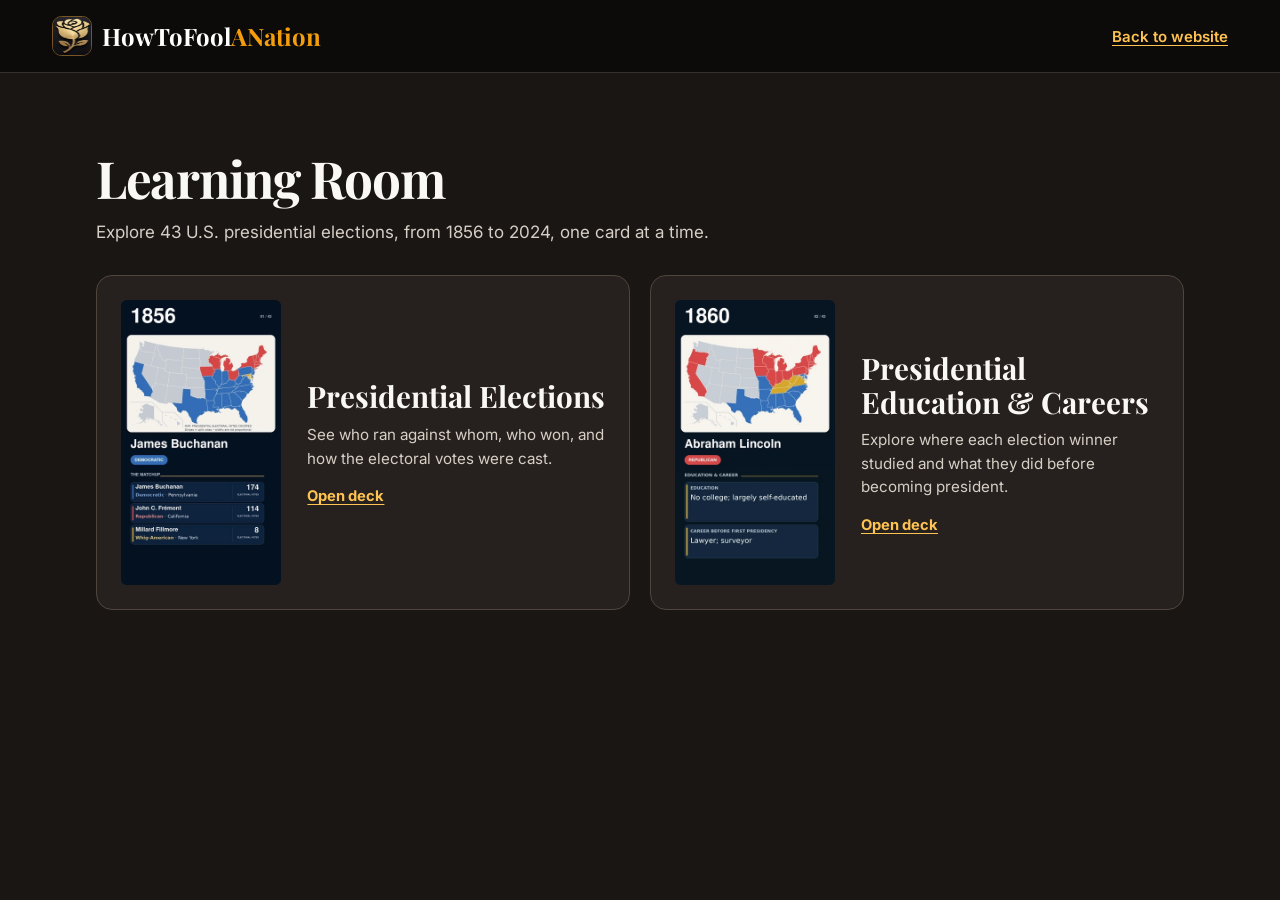
==== learning-room/index.html @ d2cca191 "Add the two original 43-card presidential decks and the Learning Room" ====
<!doctype html>
<html lang="en">
<head>
    <meta charset="utf-8">
    <meta name="viewport" content="width=device-width, initial-scale=1">
    <title>Learning Room | How to Fool a Nation</title>
    <meta name="description" content="Explore the presidential election and education and career card decks, 1856–2024.">
    <link rel="canonical" href="https://www.howtofoolanation.com/learning-room/">
    <link rel="stylesheet" href="https://fonts.googleapis.com/css2?family=Inter:wght@400;500;600;700&amp;family=Playfair+Display:wght@600;700&amp;display=swap">
    <link rel="stylesheet" href="learning.css">
</head>
<body class="lr-page">
<header class="lr-bar">
    <div class="lr-bar-inner">
        <a href="../" class="lr-brand" aria-label="How to Fool a Nation home"><img src="../GR-Logo.jpg" alt="" width="40" height="40"><span>HowToFool<b>ANation</b></span></a>
        <a href="../#learning-room" class="lr-bar-link">Back to website</a>
    </div>
</header>
<main>
<section class="lr-room" id="learning-room" aria-labelledby="learning-title">
    <div class="lr-room-inner">
        <h1 class="lr-room-title" id="learning-title">Learning Room</h1>
        <p class="lr-room-intro">Explore 43 U.S. presidential elections, from 1856 to 2024, one card at a time.</p>
        <div class="lr-decks">
            <a class="lr-tile" href="elections.html" aria-labelledby="tile-election" aria-describedby="description-election">
                <img src="election-cover.webp" alt="" width="360" height="640" loading="lazy" decoding="async">
                <div><h2 id="tile-election">Presidential Elections</h2>
                    <p id="description-election">See who ran against whom, who won, and how the electoral votes were cast.</p>
                    <span class="lr-open">Open deck</span>
                </div>
            </a>
            <a class="lr-tile" href="education-careers.html" aria-labelledby="tile-career" aria-describedby="description-career">
                <img src="career-cover.webp" alt="" width="360" height="640" loading="lazy" decoding="async">
                <div><h2 id="tile-career">Presidential Education &amp; Careers</h2>
                    <p id="description-career">Explore where each election winner studied and what they did before becoming president.</p>
                    <span class="lr-open">Open deck</span>
                </div>
            </a>
        </div>
    </div>
</section>
</main>
</body>
</html>
---- learning-room/learning.css ----
.lr-room,
.lr-page {
    --lr-bg: #191614;
    --lr-panel: #26211e;
    --lr-border: #50453c;
    --lr-gold: #ffc352;
    --lr-text: #faf8f4;
    --lr-muted: #d7cfc6;
    color: var(--lr-text);
    background: var(--lr-bg);
    font-family: Inter, system-ui, sans-serif;
}

.lr-page { margin: 0; min-height: 100vh; color-scheme: dark; }
.lr-page *, .lr-room * { box-sizing: border-box; }
.lr-page [hidden] { display: none !important; }
.lr-room { padding: clamp(3rem, 6vw, 5rem) 1.25rem; scroll-margin-top: 5rem; }
.lr-room-inner { max-width: 68rem; margin: 0 auto; }
.lr-room-title, .lr-reader-title {
    font: 700 clamp(2.25rem, 4vw, 3.3rem)/1.12 'Playfair Display', Georgia, serif;
    letter-spacing: -.025em;
    margin: 0;
    color: var(--lr-text);
}
.lr-room-intro { margin: .75rem 0 0; font-size: 1.0625rem; line-height: 1.6; color: var(--lr-muted); }
.lr-room-title a { color: inherit; text-decoration: none; }
.lr-room-title a:hover { text-decoration: underline; text-decoration-thickness: 2px; text-underline-offset: .12em; }
.lr-decks { display: grid; gap: 1.2rem; margin-top: 1.8rem; }
.lr-tile {
    display: grid;
    grid-template-columns: clamp(5rem, 21vw, 7.25rem) minmax(0, 1fr);
    align-items: center;
    gap: clamp(1rem, 2.4vw, 1.65rem);
    padding: clamp(.875rem, 2.2vw, 1.5rem);
    text-decoration: none;
    color: var(--lr-text);
    border: 1px solid var(--lr-border);
    border-radius: 1rem;
    background: var(--lr-panel);
}
.lr-tile:hover, .lr-tile:focus-visible { border-color: var(--lr-gold); }
.lr-tile img { display: block; width: 100%; height: auto; border-radius: .35rem; }
.lr-tile h3, .lr-tile h2 {
    margin: 0;
    color: var(--lr-text);
    font: 700 clamp(1.25rem, 2.7vw, 1.85rem)/1.15 'Playfair Display', Georgia, serif;
}
.lr-tile p { margin: .6rem 0 .95rem; color: var(--lr-muted); font-size: .95rem; line-height: 1.55; }
.lr-open { color: var(--lr-gold); font-size: .92rem; font-weight: 700; text-decoration: underline; text-underline-offset: .22em; }
.lr-page :focus-visible, .lr-room :focus-visible { outline: 3px solid var(--lr-gold); outline-offset: 4px; }

.lr-bar { background: #0c0b0a; border-bottom: 1px solid #35302c; }
.lr-bar-inner {
    max-width: 76rem; min-height: 4.5rem; padding: .65rem 1.25rem; margin: 0 auto;
    display: flex; align-items: center; justify-content: space-between; gap: .75rem;
}
.lr-brand { display: inline-flex; align-items: center; gap: .65rem; text-decoration: none; color: white; white-space: nowrap; }
.lr-brand img { width: 2.5rem; height: 2.5rem; border: 1px solid #775525; border-radius: .6rem; }
.lr-brand span { font: 700 clamp(1rem, 2.5vw, 1.5rem)/1.1 'Playfair Display', Georgia, serif; }
.lr-brand b { color: #f59e0b; }
.lr-bar-link, .lr-text-link { color: var(--lr-gold); font-weight: 600; text-underline-offset: .22em; }
.lr-bar-link { display: inline-flex; align-items: center; min-height: 2.75rem; font-size: .94rem; }
.lr-reader {
    display: grid; max-width: 35rem; grid-template-columns: minmax(0, 1fr);
    grid-template-areas: 'heading' 'controls' 'photo' 'transcript';
    margin: 0 auto; gap: 1.15rem; padding: 1.5rem 1.1rem 3.5rem;
}
.lr-reader-heading { grid-area: heading; }
.lr-reader-title { font-size: clamp(2rem, 3.7vw, 2.9rem); }
.lr-date-range { color: var(--lr-gold); font-size: .92rem; font-weight: 650; margin: 0 0 .5rem; }
.lr-controls { grid-area: controls; display: grid; gap: .75rem; }
.lr-jump { display: grid; grid-template-columns: auto minmax(0, 1fr); align-items: center; gap: .8rem; }
.lr-jump label { font-size: .94rem; font-weight: 600; }
.lr-jump select {
    min-width: 0; width: 100%; min-height: 2.8rem; font: inherit; font-size: 1rem; color: var(--lr-text);
    background: #25211e; border: 1px solid #756759; border-radius: .5rem; padding: .45rem .6rem;
}
.lr-navigation { display: flex; justify-content: space-between; align-items: center; gap: .5rem; }
.lr-navigation button {
    min-height: 2.8rem; min-width: 4.6rem; border: 1px solid #827363; border-radius: .55rem;
    background: #28231f; color: var(--lr-text); padding: .5rem .95rem; font: 650 .95rem/1.2 Inter, system-ui, sans-serif; cursor: pointer;
}
.lr-navigation .lr-next { background: #f59e0b; border-color: #f59e0b; color: #17120a; }
.lr-navigation button:disabled { color: #b7aea4; border-color: #585046; background: #312b26; cursor: default; }
.lr-navigation button:not(:disabled):hover { border-color: #ffd17a; }
.lr-navigation .lr-next:not(:disabled):hover { background: #ffb536; }
.lr-count { font-size: .9rem; color: var(--lr-muted); font-variant-numeric: tabular-nums; }
.lr-sheet { grid-area: photo; min-width: 0; margin: 0; text-align: center; }
.lr-sheet img { display: block; width: 100%; max-width: 25rem; height: auto; margin: 0 auto; border-radius: .55rem; touch-action: pan-y pinch-zoom; }
.lr-sheet figcaption { margin-top: .45rem; }
.lr-sheet figcaption a, .lr-source { display: inline-flex; align-items: center; min-height: 2.75rem; font-size: .92rem; }
.lr-transcript { grid-area: transcript; min-width: 0; padding: 1.1rem 0 0; border-top: 1px solid var(--lr-border); }
.lr-transcript h2 { font: 700 clamp(1.55rem, 3vw, 2rem)/1.18 'Playfair Display', Georgia, serif; margin: 0 0 1rem; }
.lr-winner-label { display: block; font-family: Inter, system-ui, sans-serif; line-height: 1.4; }
.lr-transcript table { width: 100%; border-collapse: collapse; font-size: 1rem; line-height: 1.5; }
.lr-transcript td, .lr-transcript th { padding: .4rem .2rem; text-align: left; border-bottom: 1px solid #453c35; }
.lr-transcript th { color: var(--lr-muted); font-weight: 600; font-size: .9rem; }
.lr-transcript tr td:last-child, .lr-transcript tr th:last-child { text-align: right; font-variant-numeric: tabular-nums; }
.lr-transcript dl, .lr-transcript dd { margin: 0; }
.lr-transcript dt { font-size: .92rem; font-weight: 650; color: var(--lr-gold); margin-bottom: .35rem; }
.lr-transcript dd { font-size: 1.05rem; line-height: 1.6; }
.lr-transcript dd + dt { margin-top: .9rem; }
.lr-note { margin: .8rem 0 0; color: var(--lr-muted); font-size: .94rem; line-height: 1.5; }
.lr-source { margin-top: .6rem; }
.lr-fallback { max-width: 60rem; margin: 0 auto; padding: 0 1.25rem 3rem; }
.lr-fallback a { color: var(--lr-gold); line-height: 2; }
.lr-vh { position: absolute; width: 1px; height: 1px; padding: 0; margin: -1px; overflow: hidden; clip-path: inset(50%); white-space: nowrap; border: 0; }

@media (min-width: 46rem) {
    .lr-decks { grid-template-columns: repeat(2, minmax(0, 1fr)); }
}
@media (min-width: 50rem) {
    .lr-page .lr-tile { grid-template-columns: clamp(7rem, 14vw, 10rem) minmax(0, 1fr); }
    .lr-reader {
        max-width: 68rem; grid-template-columns: minmax(0, 26rem) minmax(0, 31rem); justify-content: center;
        grid-template-areas: 'photo heading' 'photo controls' 'photo transcript' 'photo .';
        grid-template-rows: auto auto auto 1fr; column-gap: clamp(2rem, 6vw, 5rem);
        row-gap: 1.6rem; padding: 2rem 2rem 3.5rem; align-items: start;
    }
    .lr-sheet img { max-width: min(100%, max(17rem, calc((100svh - 10rem) * .5625))); }
}
@media (max-width: 49.99rem) {
    .lr-controls { position: sticky; top: 0; z-index: 1; padding: .45rem 0 .65rem; background: var(--lr-bg); }
}
@media (max-width: 25rem) {
    .lr-brand { gap: .35rem; }
    .lr-brand img { width: 2rem; height: 2rem; }
    .lr-bar-inner { padding-inline: .8rem; }
    .lr-tile p { font-size: .9rem; }
}
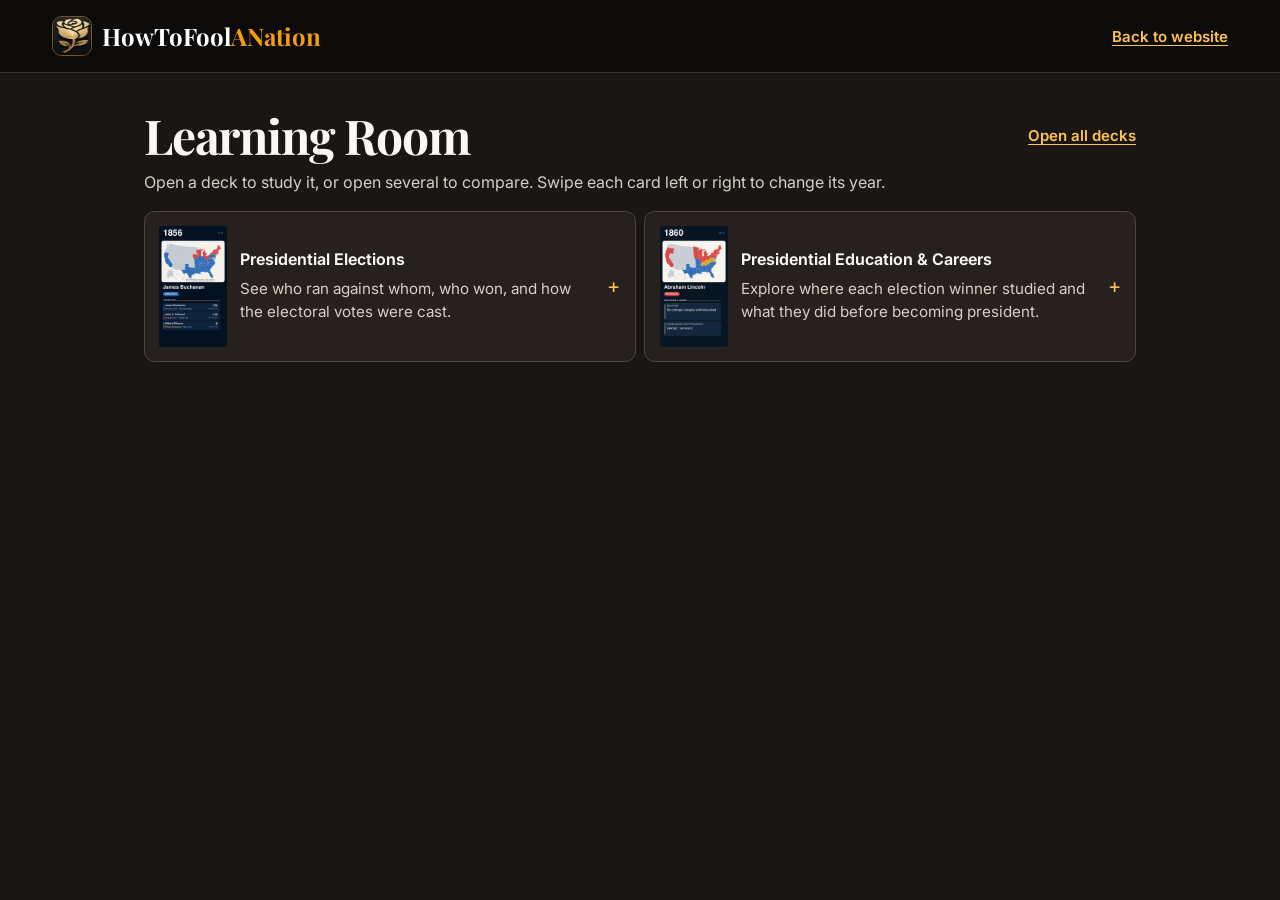
==== commit a7174449: "Open and swipe Learning Room decks independently" ====
--- a/learning-room/index.html
+++ b/learning-room/index.html
@@ -8,6 +8,8 @@
     <link rel="canonical" href="https://www.howtofoolanation.com/learning-room/">
     <link rel="stylesheet" href="https://fonts.googleapis.com/css2?family=Inter:wght@400;500;600;700&amp;family=Playfair+Display:wght@600;700&amp;display=swap">
     <link rel="stylesheet" href="learning.css">
+    <link rel="stylesheet" href="study.css">
+    <script type="module" src="study.js"></script>
 </head>
 <body class="lr-page">
 <header class="lr-bar">
@@ -20,7 +22,7 @@
 <section class="lr-room" id="learning-room" aria-labelledby="learning-title">
     <div class="lr-room-inner">
         <h1 class="lr-room-title" id="learning-title">Learning Room</h1>
-        <p class="lr-room-intro">Explore 43 U.S. presidential elections, from 1856 to 2024, one card at a time.</p>
+        <p class="lr-room-intro">Explore 43 U.S. presidential elections, from 1856 to 2024. Open decks together to compare their cards.</p>
         <div class="lr-decks">
             <a class="lr-tile" href="elections.html" aria-labelledby="tile-election" aria-describedby="description-election">
                 <img src="election-cover.webp" alt="" width="360" height="640" loading="lazy" decoding="async">
@@ -39,6 +41,52 @@
         </div>
     </div>
 </section>
+<template id="study-workspace">
+    <section class="study-room" aria-labelledby="study-title" id="learning-room">
+        <header class="study-heading">
+            <h1 class="lr-room-title" id="study-title">Learning Room</h1>
+            <button type="button" class="study-text-button study-open-all">Open all decks</button>
+        </header>
+        <p id="study-tip" class="study-tip">Open a deck to study it, or open several to compare. Swipe each card left or right to change its year.</p>
+        <details class="study-chooser" open>
+            <summary>Choose decks <span class="study-selection-count"></span></summary>
+            <div class="study-deck-list" role="group" aria-label="Choose open decks"></div>
+        </details>
+        <div class="study-grid"></div>
+        <p class="lr-vh study-status" role="status" aria-atomic="true"></p>
+    </section>
+</template>
+<template id="study-panel">
+    <article class="study-panel">
+        <header class="study-panel-heading">
+            <h2></h2>
+            <button type="button" class="study-close"><span aria-hidden="true">×</span></button>
+        </header>
+        <div class="study-pending">
+            <p role="status">Loading cards…</p>
+            <button type="button" class="study-text-button study-retry" hidden>Try again</button>
+        </div>
+        <div class="study-content" hidden>
+            <figure class="study-card">
+                <img class="study-image" alt="" width="1080" height="1920" loading="lazy" decoding="async" draggable="false" tabindex="0" aria-describedby="study-tip">
+            </figure>
+            <div class="study-controls">
+                <button type="button" class="study-prev">Previous</button>
+                <select class="study-year"></select>
+                <button type="button" class="study-next">Next</button>
+            </div>
+            <p class="study-card-status lr-vh" role="status" aria-atomic="true"></p>
+            <div class="study-tools">
+                <details class="study-text">
+                    <summary>Read card text</summary>
+                    <div class="lr-transcript"></div>
+                </details>
+                <a class="study-full lr-text-link" target="_blank" rel="noopener">Full-size card<span class="lr-vh"> in a new tab</span></a>
+            </div>
+            <button type="button" class="study-match study-text-button" hidden></button>
+        </div>
+    </article>
+</template>
 </main>
 </body>
 </html>
--- a/learning-room/study.css
+++ b/learning-room/study.css
@@ -0,0 +1,86 @@
+.study-room {
+    max-width: 66rem;
+    margin: 0 auto;
+    padding: clamp(1.2rem, 3vw, 2.25rem) clamp(.8rem, 3vw, 2rem) 3rem;
+}
+.study-heading, .study-panel-heading, .study-tools {
+    display: flex; align-items: center; justify-content: space-between; gap: .85rem;
+}
+.study-heading h1 { font-size: clamp(2rem, 4vw, 3rem); }
+.study-tip { color: var(--lr-muted); line-height: 1.55; margin: .45rem 0 1rem; }
+.study-room button, .study-room select { font: inherit; }
+.study-text-button, .study-text summary, .study-full {
+    border: 0; background: transparent; padding: 0; color: var(--lr-gold);
+    font-weight: 600; font-size: .94rem; cursor: pointer;
+    text-decoration: underline; text-underline-offset: .22em;
+}
+.study-room button.study-text-button { font-size: .94rem; font-weight: 600; min-height: 2.75rem; }
+.study-chooser summary { min-height: 2.75rem; padding-block: .55rem; cursor: pointer; font-weight: 600; }
+.study-selection-count { margin-left: .45rem; color: var(--lr-muted); font-size: .9rem; font-weight: 400; }
+.study-deck-list { display: grid; grid-template-columns: repeat(auto-fit, minmax(min(100%, 16rem), 1fr)); gap: .55rem; }
+.study-chooser.is-long .study-deck-list { max-height: min(48vh, 25rem); overflow: auto; padding: .3rem; }
+.study-choice {
+    display: grid; grid-template-columns: auto minmax(0, 1fr) auto; align-items: center; gap: .8rem;
+    width: 100%; text-align: left; color: var(--lr-text); cursor: pointer;
+    border: 1px solid var(--lr-border); background: var(--lr-panel); border-radius: .65rem; padding: .55rem .85rem;
+}
+.study-choice[aria-pressed="true"] { border-color: var(--lr-gold); background: #30281c; }
+.study-choice:hover, .study-close:hover { border-color: var(--lr-gold); }
+.study-choice img { display: block; width: 1.65rem; height: 2.93rem; border-radius: .18rem; object-fit: cover; }
+.study-choice-text { font-weight: 650; line-height: 1.35; }
+.study-choice-desc { margin-top: .45rem; display: none; color: var(--lr-muted); font-size: .95rem; line-height: 1.5; font-weight: 400; }
+.study-choice-mark { font-size: 1.28rem; line-height: 1; color: var(--lr-gold); }
+.study-room.is-empty .study-choice { padding: .9rem; }
+.study-room.is-empty .study-choice img { width: clamp(2.25rem, 8vw, 4.25rem); height: auto; }
+.study-room.is-empty .study-choice-desc { display: block; }
+.study-grid {
+    display: grid; grid-template-columns: repeat(2, minmax(0, 1fr)); gap: clamp(.85rem, 2.3vw, 1.5rem);
+    align-items: start; margin-top: 1rem;
+}
+.study-grid:empty { margin: 0; }
+.study-panel {
+    min-width: 0; padding: clamp(.7rem, 1.6vw, 1.2rem);
+    background: var(--lr-panel); border: 1px solid var(--lr-border); border-radius: .85rem;
+}
+.study-panel:only-child { width: min(100%, 32rem); grid-column: 1 / -1; justify-self: center; }
+.study-panel-heading { gap: .4rem; margin: -.2rem 0 .55rem; }
+.study-panel h2 { font: 700 clamp(1.15rem, 2.1vw, 1.55rem)/1.2 'Playfair Display', Georgia, serif; margin: 0; }
+.study-close {
+    flex: none; height: 2.75rem; width: 2.75rem; border: 1px solid transparent; border-radius: .45rem;
+    color: var(--lr-muted); background: transparent; cursor: pointer;
+}
+.study-close span { font-size: 1.5rem; }
+.study-pending { min-height: min(58svh, 34rem); color: var(--lr-muted); text-align: center; padding: 2rem .5rem; }
+.study-card { margin: 0; }
+.study-image {
+    display: block; margin: auto; width: min(100%, 23rem); height: auto; aspect-ratio: 9/16;
+    background: #101520; border-radius: .45rem; touch-action: pan-y pinch-zoom;
+    user-select: none; -webkit-user-select: none; -webkit-user-drag: none; cursor: grab;
+}
+.study-image:active { cursor: grabbing; }
+@media (min-width: 40rem) and (min-height: 34rem) {
+    .study-image { width: min(100%, 25rem, max(15.5rem, calc((100svh - 19rem) * .5625))); }
+}
+.study-controls { display: grid; grid-template-columns: auto minmax(0, 1fr) auto; gap: .4rem; margin-top: .75rem; }
+.study-controls button, .study-controls select {
+    min-width: 0; min-height: 2.75rem; color: var(--lr-text); border: 1px solid #756759;
+    border-radius: .45rem; background: #211d1a; font-size: .94rem;
+}
+.study-controls select { width: 100%; padding: .35rem .3rem; cursor: pointer; }
+.study-controls button { padding: .4rem .65rem; color: var(--lr-gold); font-weight: 650; cursor: pointer; }
+.study-controls button:hover:not(:disabled) { border-color: var(--lr-gold); }
+.study-controls button:disabled { color: #afa69c; border-color: #554b42; cursor: default; }
+.study-tools { position: relative; display: grid; grid-template-columns: minmax(0, 1fr) auto; align-items: baseline; gap: 0 .65rem; }
+.study-text { min-width: 0; }
+.study-text summary, .study-full { min-height: 2.75rem; align-content: center; line-height: 1.3; padding-block: .65rem; }
+.study-text[open] { grid-column: 1 / -1; }
+.study-text[open] + .study-full { grid-column: 1 / -1; justify-self: end; }
+.study-text .lr-transcript { padding-top: .65rem; }
+.study-text .lr-transcript h2 { margin-bottom: .8rem; }
+.study-match { text-align: left; }
+@media (max-width: 39.99rem) {
+    .study-grid { grid-template-columns: minmax(0, 1fr); max-width: 30rem; margin-inline: auto; }
+    .study-heading { align-items: center; }
+    .study-choice { gap: .65rem; }
+    .study-image { width: 100%; }
+}
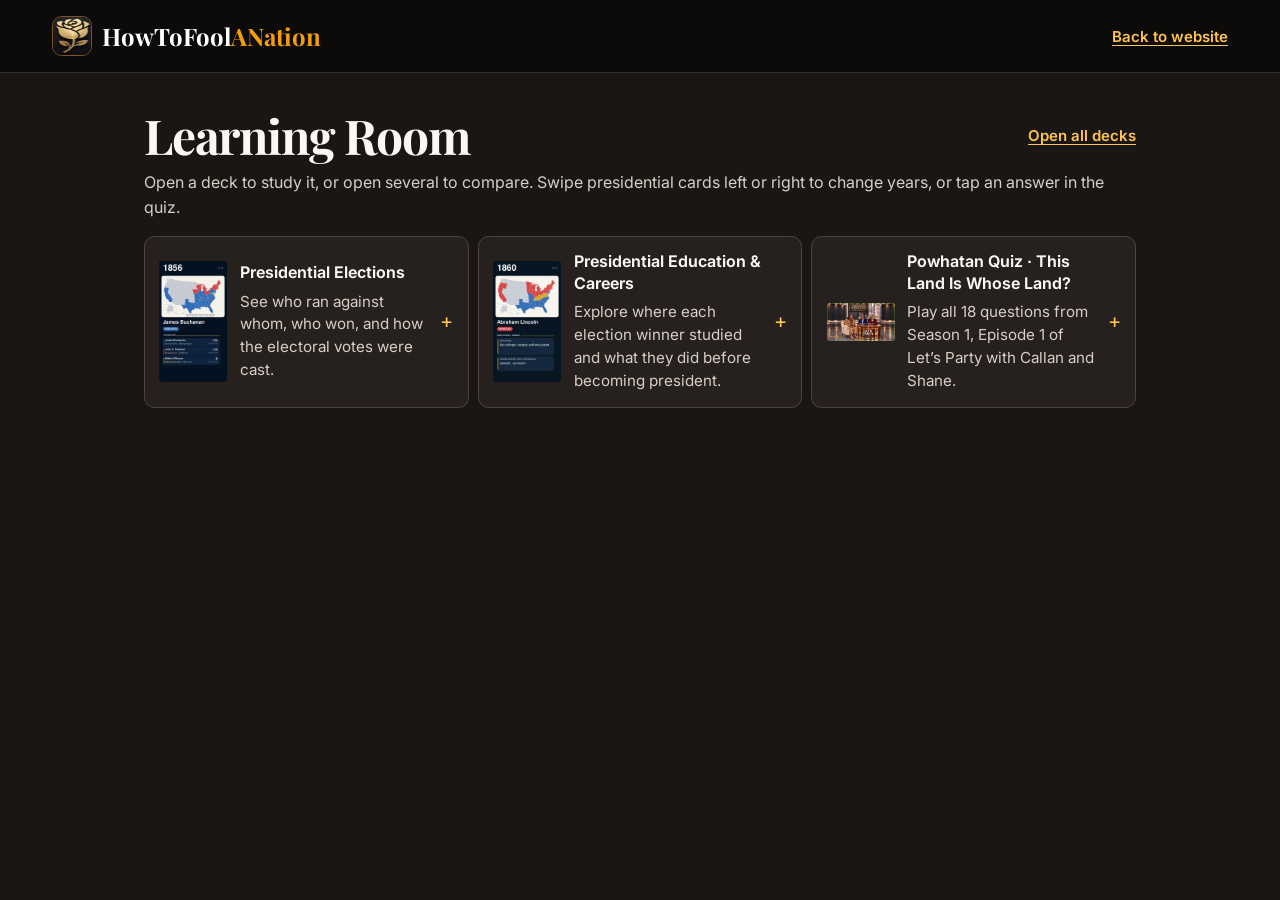
==== commit 6b8b3c1d: "Add the full Powhatan episode quiz to the Learning Room" ====
--- a/learning-room/index.html
+++ b/learning-room/index.html
@@ -4,12 +4,13 @@
     <meta charset="utf-8">
     <meta name="viewport" content="width=device-width, initial-scale=1">
     <title>Learning Room | How to Fool a Nation</title>
-    <meta name="description" content="Explore the presidential election and education and career card decks, 1856–2024.">
+    <meta name="description" content="Explore the presidential card decks and play the Powhatan episode quiz.">
     <link rel="canonical" href="https://www.howtofoolanation.com/learning-room/">
     <link rel="stylesheet" href="https://fonts.googleapis.com/css2?family=Inter:wght@400;500;600;700&amp;family=Playfair+Display:wght@600;700&amp;display=swap">
     <link rel="stylesheet" href="learning.css">
     <link rel="stylesheet" href="study.css">
-    <script type="module" src="study.js"></script>
+    <script type="module" src="study.js?v=powhatan"></script>
+    <script defer src="https://tracker.metricool.com/resources/be.js" onload="beTracker.t({hash: '946ada2d94468058700c2093c305a040'})"></script>
 </head>
 <body class="lr-page">
 <header class="lr-bar">
@@ -22,7 +23,7 @@
 <section class="lr-room" id="learning-room" aria-labelledby="learning-title">
     <div class="lr-room-inner">
         <h1 class="lr-room-title" id="learning-title">Learning Room</h1>
-        <p class="lr-room-intro">Explore 43 U.S. presidential elections, from 1856 to 2024. Open decks together to compare their cards.</p>
+        <p class="lr-room-intro">Explore 43 U.S. presidential elections or test yourself on a full episode of Let’s Party with Callan and Shane.</p>
         <div class="lr-decks">
             <a class="lr-tile" href="elections.html" aria-labelledby="tile-election" aria-describedby="description-election">
                 <img src="election-cover.webp" alt="" width="360" height="640" loading="lazy" decoding="async">
@@ -38,6 +39,13 @@
                     <span class="lr-open">Open deck</span>
                 </div>
             </a>
+            <a class="lr-tile" data-quiz href="powhatan.html" aria-labelledby="tile-powhatan" aria-describedby="description-powhatan">
+                <img src="powhatan-episode-cover.jpg" alt="" width="850" height="478" loading="lazy" decoding="async">
+                <div><h2 id="tile-powhatan">Powhatan Quiz · This Land Is Whose Land?</h2>
+                    <p id="description-powhatan">Play all 18 questions from Season 1, Episode 1 of Let’s Party with Callan and Shane.</p>
+                    <span class="lr-open">Play the quiz</span>
+                </div>
+            </a>
         </div>
     </div>
 </section>
@@ -47,7 +55,7 @@
             <h1 class="lr-room-title" id="study-title">Learning Room</h1>
             <button type="button" class="study-text-button study-open-all">Open all decks</button>
         </header>
-        <p id="study-tip" class="study-tip">Open a deck to study it, or open several to compare. Swipe each card left or right to change its year.</p>
+        <p id="study-tip" class="study-tip">Open a deck to study it, or open several to compare. Swipe presidential cards left or right to change years, or tap an answer in the quiz.</p>
         <details class="study-chooser" open>
             <summary>Choose decks <span class="study-selection-count"></span></summary>
             <div class="study-deck-list" role="group" aria-label="Choose open decks"></div>
--- a/learning-room/study.css
+++ b/learning-room/study.css
@@ -43,6 +43,8 @@
     background: var(--lr-panel); border: 1px solid var(--lr-border); border-radius: .85rem;
 }
 .study-panel:only-child { width: min(100%, 32rem); grid-column: 1 / -1; justify-self: center; }
+.study-panel:has(.study-quiz-frame):only-child { width: min(100%, 48rem); }
+.study-quiz-frame { display: block; width: 100%; height: 32rem; border: 0; }
 .study-panel-heading { gap: .4rem; margin: -.2rem 0 .55rem; }
 .study-panel h2 { font: 700 clamp(1.15rem, 2.1vw, 1.55rem)/1.2 'Playfair Display', Georgia, serif; margin: 0; }
 .study-close {
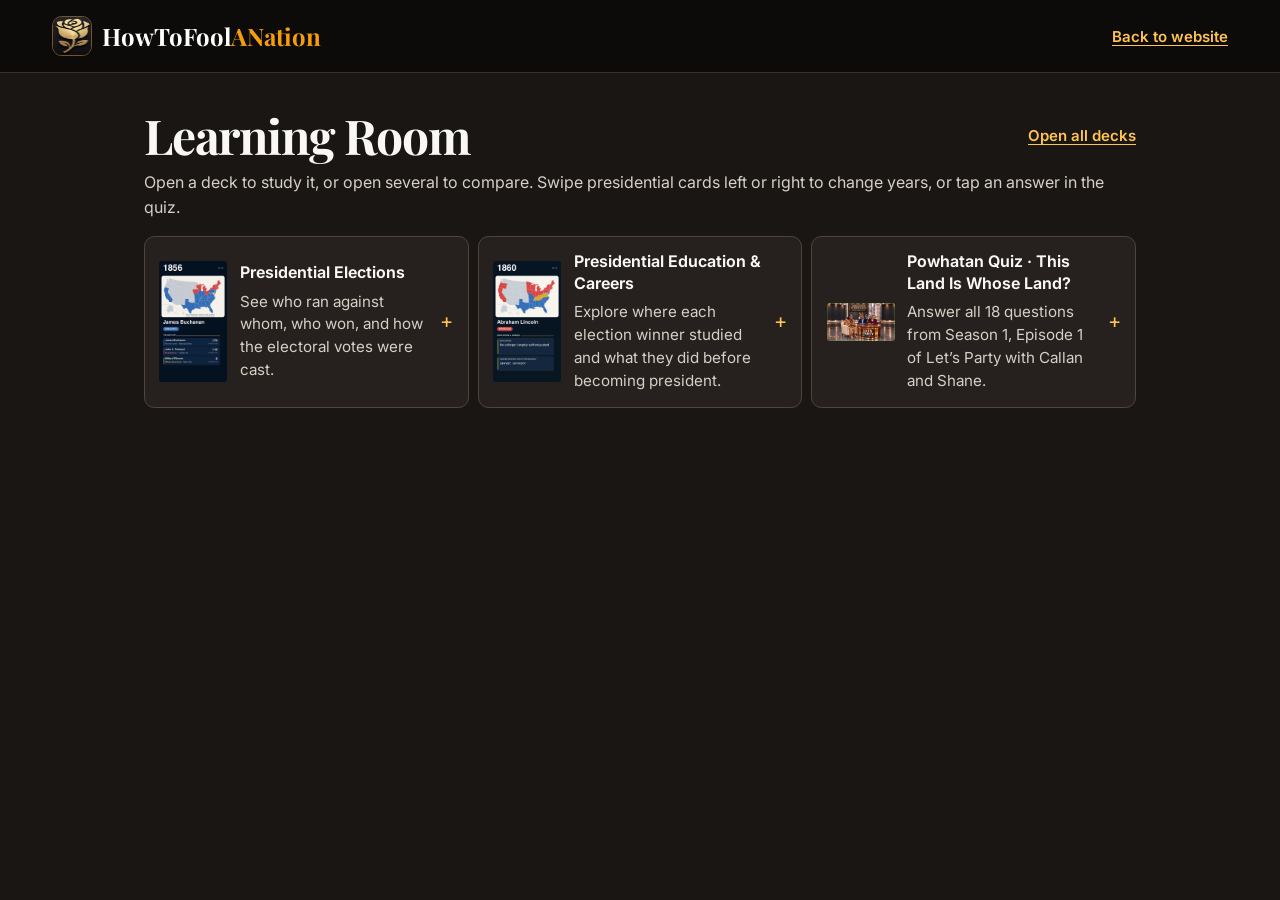
==== commit 0c1c042a: "Use Take the quiz in the Learning Room" ====
--- a/learning-room/index.html
+++ b/learning-room/index.html
@@ -42,8 +42,8 @@
             <a class="lr-tile" data-quiz href="powhatan.html" aria-labelledby="tile-powhatan" aria-describedby="description-powhatan">
                 <img src="powhatan-episode-cover.jpg" alt="" width="850" height="478" loading="lazy" decoding="async">
                 <div><h2 id="tile-powhatan">Powhatan Quiz · This Land Is Whose Land?</h2>
-                    <p id="description-powhatan">Play all 18 questions from Season 1, Episode 1 of Let’s Party with Callan and Shane.</p>
-                    <span class="lr-open">Play the quiz</span>
+                    <p id="description-powhatan">Answer all 18 questions from Season 1, Episode 1 of Let’s Party with Callan and Shane.</p>
+                    <span class="lr-open">Take the quiz</span>
                 </div>
             </a>
         </div>
